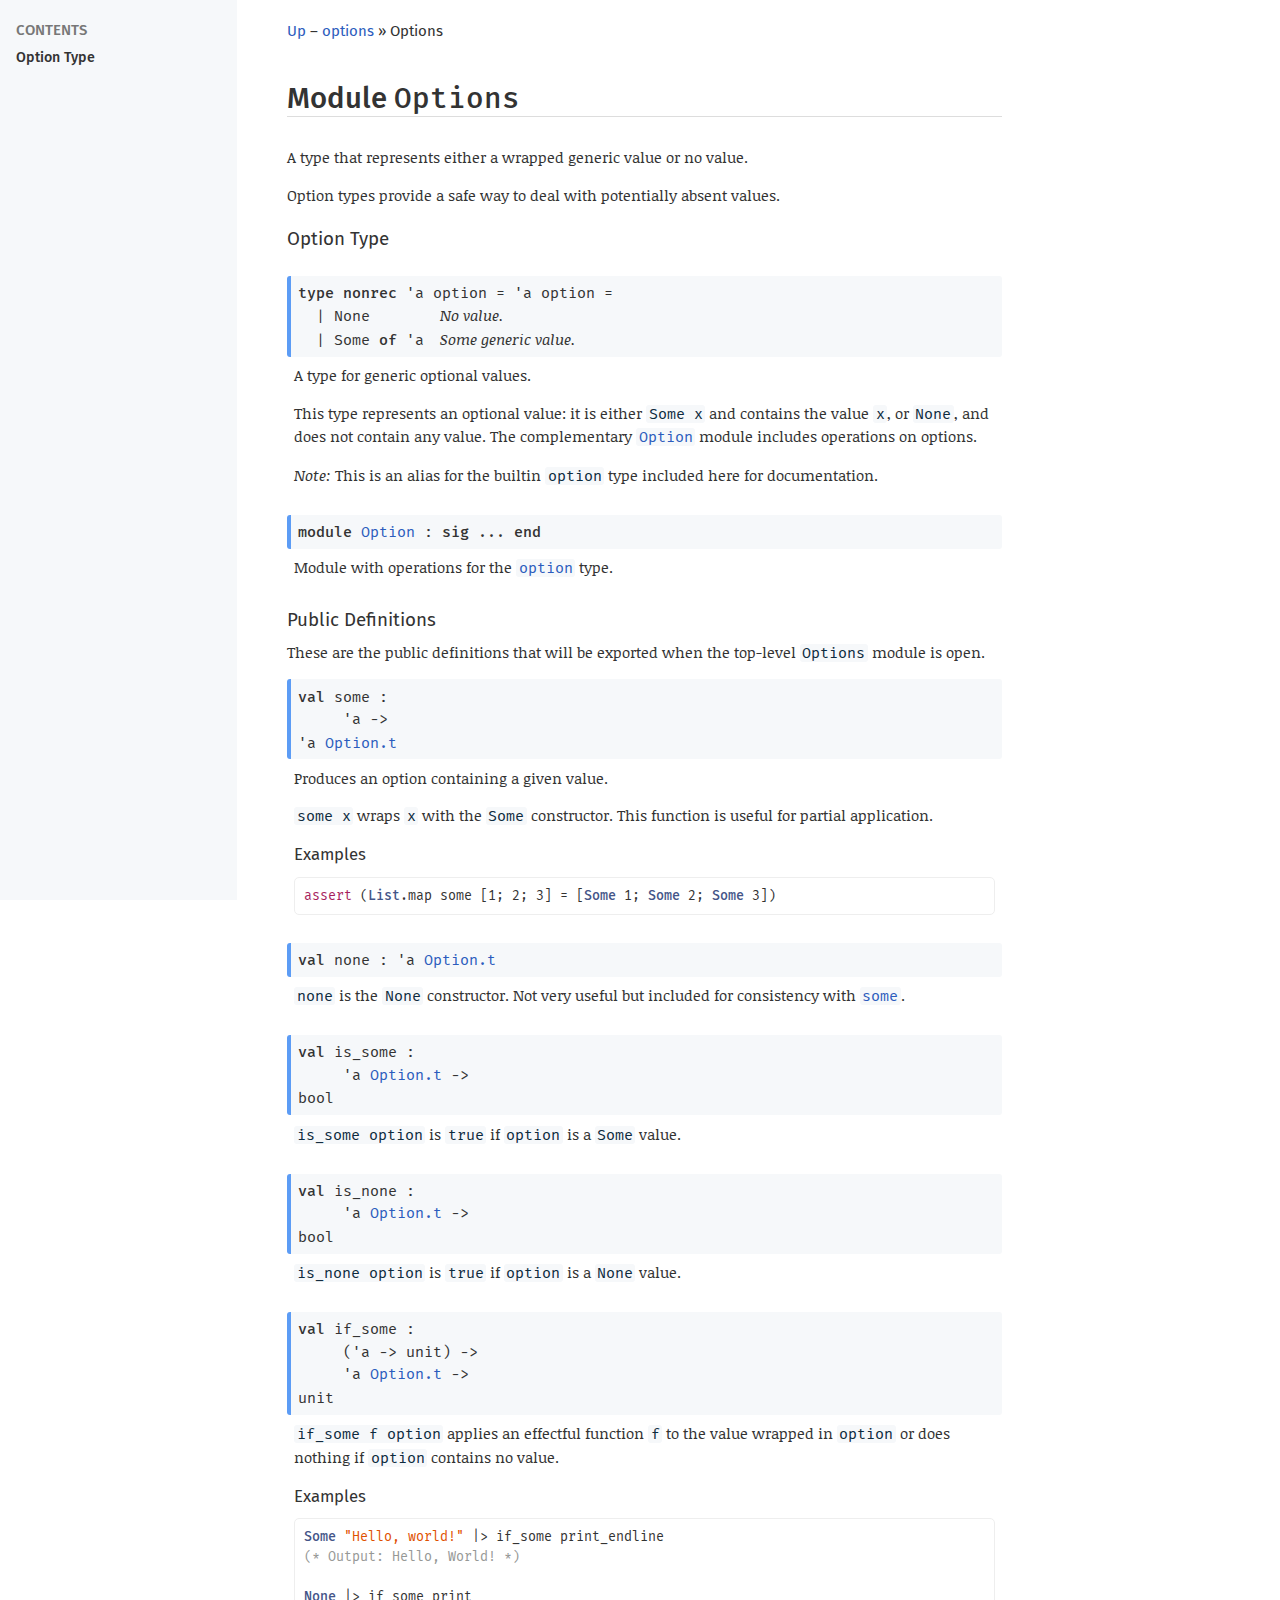
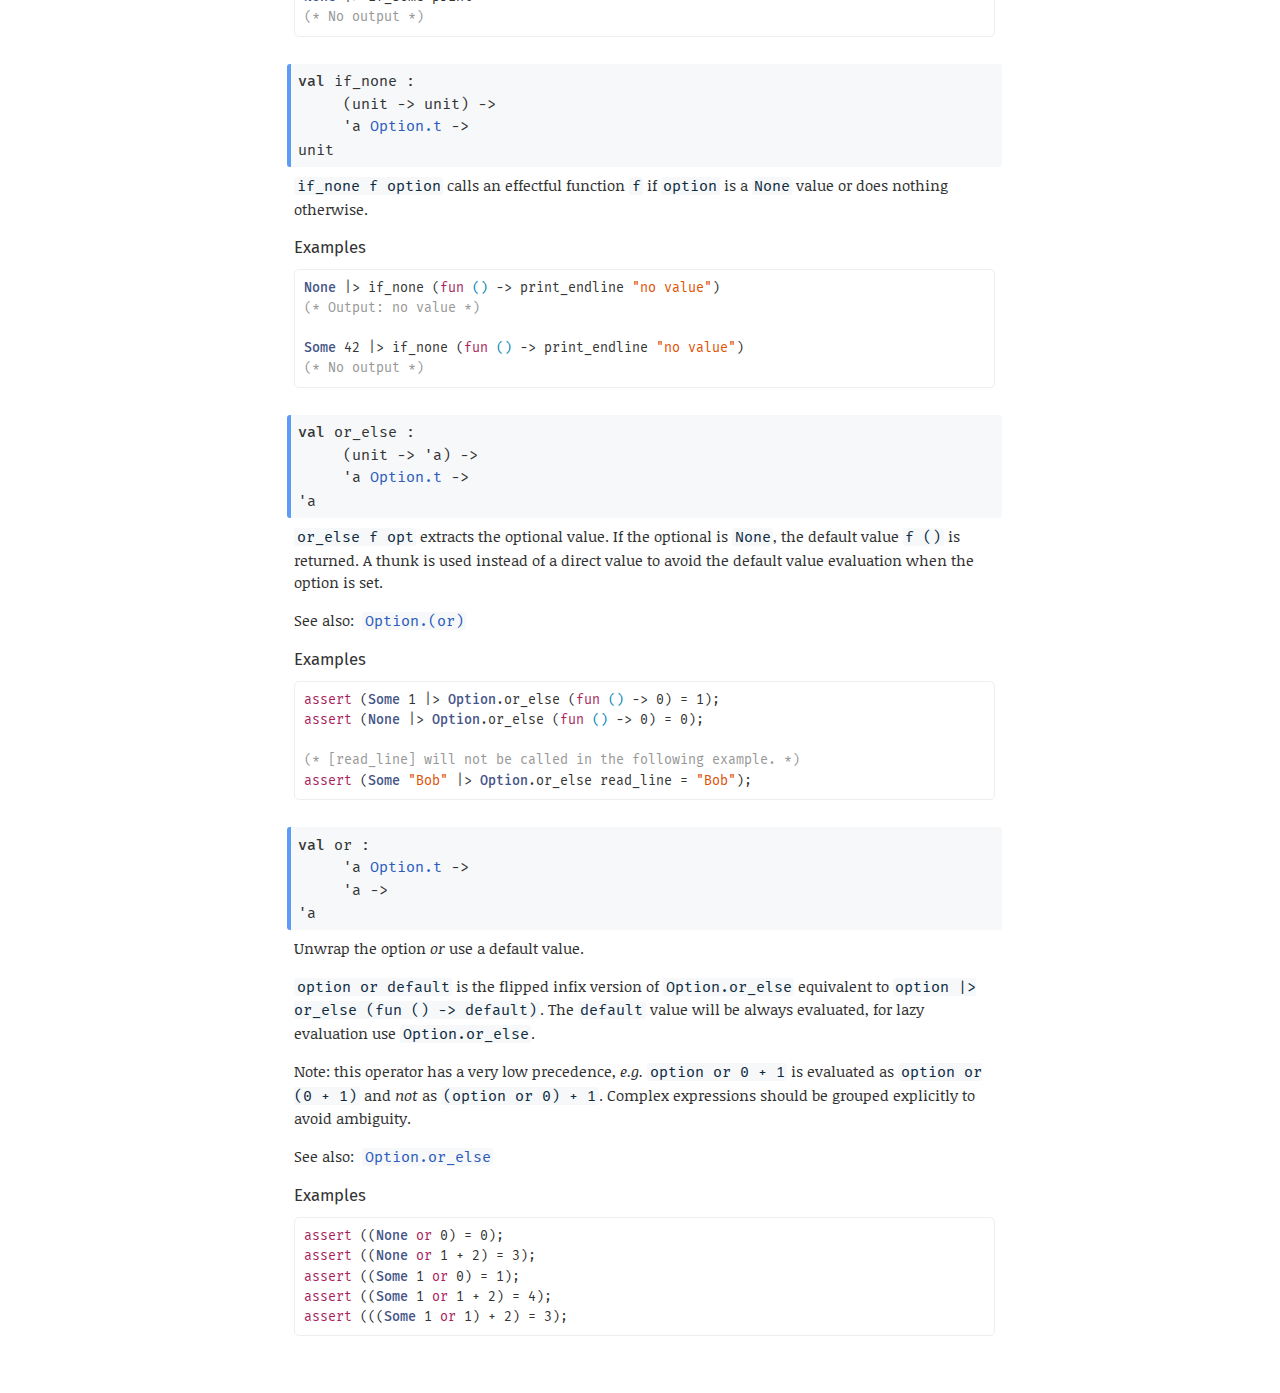
==== docs/options/Options/index.html @ af6ccc2a "Add docs." ====
<!DOCTYPE html>
<html xmlns="http://www.w3.org/1999/xhtml"><head><title>Options (options.Options)</title><link rel="stylesheet" href="../../odoc.css"/><meta charset="utf-8"/><meta name="generator" content="odoc %%VERSION%%"/><meta name="viewport" content="width=device-width,initial-scale=1.0"/><script src="../../highlight.pack.js"></script><script>hljs.initHighlightingOnLoad();</script></head><body><div class="content"><header><nav><a href="../index.html">Up</a> – <a href="../index.html">options</a> &#x00BB; Options</nav><h1>Module <code>Options</code></h1><nav class="toc"><ul><li><a href="#option_type">Option Type</a></li></ul></nav></header><aside><p>A type that represents either a wrapped generic value or no value.</p><p>Option types provide a safe way to deal with potentially absent values.</p></aside><section><header><h3 id="option_type"><a href="#option_type" class="anchor"></a>Option Type</h3></header><dl><dt class="spec type" id="type-option"><a href="#type-option" class="anchor"></a><code><span class="keyword">type</span> <span class="keyword">nonrec</span> <span>'a option</span></code><code> = <span><span class="type-var">'a</span> option</span></code><code> = </code><table class="variant"><tr id="type-option.None" class="anchored"><td class="def constructor"><a href="#type-option.None" class="anchor"></a><code>| </code><code><span class="constructor">None</span></code></td><td class="doc"><p>No value.</p></td></tr><tr id="type-option.Some" class="anchored"><td class="def constructor"><a href="#type-option.Some" class="anchor"></a><code>| </code><code><span class="constructor">Some</span> <span class="keyword">of</span> <span class="type-var">'a</span></code></td><td class="doc"><p>Some generic value.</p></td></tr></table></dt><dd><p>A type for generic optional values.</p><p>This type represents an optional value: it is either <code>Some x</code> and contains the value <code>x</code>, or <code>None</code>, and does not contain any value. The complementary <a href="Option/index.html"><code>Option</code></a> module includes operations on options.</p><p><em>Note:</em> This is an alias for the builtin <code>option</code> type included here for documentation.</p></dd></dl><dl><dt class="spec module" id="module-Option"><a href="#module-Option" class="anchor"></a><code><span class="keyword">module</span> <a href="Option/index.html">Option</a> : <span class="keyword">sig</span> ... <span class="keyword">end</span></code></dt><dd><p>Module with operations for the <a href="index.html#type-option"><code>option</code></a> type.</p></dd></dl><div><div class="spec include"><div class="doc"><h3 id="public_exports"><a href="#public_exports" class="anchor"></a>Public Definitions</h3><p>These are the public definitions that will be exported when the top-level <code>Options</code> module is open.</p><dl><dt class="spec value" id="val-some"><a href="#val-some" class="anchor"></a><code><span class="keyword">val</span> some : <span class="arg"><span class="type-var">'a</span> <span>&#45;&gt;</span> </span><span><span class="type-var">'a</span> <a href="Option/index.html#type-t">Option.t</a></span></code></dt><dd><p>Produces an option containing a given value.</p><p><code>some x</code> wraps <code>x</code> with the <code>Some</code> constructor. This function is useful for partial application.</p><h4 id="examples"><a href="#examples" class="anchor"></a>Examples</h4><pre><code class="ml">assert (List.map some [1; 2; 3] = [Some 1; Some 2; Some 3])</code></pre></dd></dl><dl><dt class="spec value" id="val-none"><a href="#val-none" class="anchor"></a><code><span class="keyword">val</span> none : <span><span class="type-var">'a</span> <a href="Option/index.html#type-t">Option.t</a></span></code></dt><dd><p><code>none</code> is the <code>None</code> constructor. Not very useful but included for consistency with <a href="index.html#val-some"><code>some</code></a>.</p></dd></dl><dl><dt class="spec value" id="val-is_some"><a href="#val-is_some" class="anchor"></a><code><span class="keyword">val</span> is_some : <span class="arg"><span><span class="type-var">'a</span> <a href="Option/index.html#type-t">Option.t</a></span> <span>&#45;&gt;</span> </span>bool</code></dt><dd><p><code>is_some option</code> is <code>true</code> if <code>option</code> is a <code>Some</code> value.</p></dd></dl><dl><dt class="spec value" id="val-is_none"><a href="#val-is_none" class="anchor"></a><code><span class="keyword">val</span> is_none : <span class="arg"><span><span class="type-var">'a</span> <a href="Option/index.html#type-t">Option.t</a></span> <span>&#45;&gt;</span> </span>bool</code></dt><dd><p><code>is_none option</code> is <code>true</code> if <code>option</code> is a <code>None</code> value.</p></dd></dl><dl><dt class="spec value" id="val-if_some"><a href="#val-if_some" class="anchor"></a><code><span class="keyword">val</span> if_some : <span class="arg"><span>(<span class="arg"><span class="type-var">'a</span> <span>&#45;&gt;</span> </span>unit)</span> <span>&#45;&gt;</span> </span><span class="arg"><span><span class="type-var">'a</span> <a href="Option/index.html#type-t">Option.t</a></span> <span>&#45;&gt;</span> </span>unit</code></dt><dd><p><code>if_some f option</code> applies an effectful function <code>f</code> to the value wrapped in <code>option</code> or does nothing if <code>option</code> contains no value.</p><h4 id="examples"><a href="#examples" class="anchor"></a>Examples</h4><pre><code class="ml">Some &quot;Hello, world!&quot; |&gt; if_some print_endline
(* Output: Hello, World! *)

None |&gt; if_some print
(* No output *)</code></pre></dd></dl><dl><dt class="spec value" id="val-if_none"><a href="#val-if_none" class="anchor"></a><code><span class="keyword">val</span> if_none : <span class="arg"><span>(<span class="arg">unit <span>&#45;&gt;</span> </span>unit)</span> <span>&#45;&gt;</span> </span><span class="arg"><span><span class="type-var">'a</span> <a href="Option/index.html#type-t">Option.t</a></span> <span>&#45;&gt;</span> </span>unit</code></dt><dd><p><code>if_none f option</code> calls an effectful function <code>f</code> if <code>option</code> is a <code>None</code> value or does nothing otherwise.</p><h4 id="examples"><a href="#examples" class="anchor"></a>Examples</h4><pre><code class="ml">None |&gt; if_none (fun () -&gt; print_endline &quot;no value&quot;)
(* Output: no value *)

Some 42 |&gt; if_none (fun () -&gt; print_endline &quot;no value&quot;)
(* No output *)</code></pre></dd></dl><dl><dt class="spec value" id="val-or_else"><a href="#val-or_else" class="anchor"></a><code><span class="keyword">val</span> or_else : <span class="arg"><span>(<span class="arg">unit <span>&#45;&gt;</span> </span><span class="type-var">'a</span>)</span> <span>&#45;&gt;</span> </span><span class="arg"><span><span class="type-var">'a</span> <a href="Option/index.html#type-t">Option.t</a></span> <span>&#45;&gt;</span> </span><span class="type-var">'a</span></code></dt><dd><p><code>or_else f opt</code> extracts the optional value. If the optional is <code>None</code>, the default value <code>f ()</code> is returned. A thunk is used instead of a direct value to avoid the default value evaluation when the option is set.</p><p><b>See also:</b> <a href="#val-or"><code>Option.(or)</code></a></p><h4 id="examples"><a href="#examples" class="anchor"></a>Examples</h4><pre><code class="ml">assert (Some 1 |&gt; Option.or_else (fun () -&gt; 0) = 1);
assert (None |&gt; Option.or_else (fun () -&gt; 0) = 0);

(* [read_line] will not be called in the following example. *)
assert (Some &quot;Bob&quot; |&gt; Option.or_else read_line = &quot;Bob&quot;);</code></pre></dd></dl><dl><dt class="spec value" id="val-or"><a href="#val-or" class="anchor"></a><code><span class="keyword">val</span> or : <span class="arg"><span><span class="type-var">'a</span> <a href="Option/index.html#type-t">Option.t</a></span> <span>&#45;&gt;</span> </span><span class="arg"><span class="type-var">'a</span> <span>&#45;&gt;</span> </span><span class="type-var">'a</span></code></dt><dd><p>Unwrap the option <i>or</i> use a default value.</p><p><code>option or default</code> is the flipped infix version of <code>Option.or_else</code> equivalent to <code>option |&gt; or_else (fun () -&gt; default)</code>. The <code>default</code> value will be always evaluated, for lazy evaluation use <code>Option.or_else</code>.</p><p><b>Note:</b> this operator has a very low precedence, <i>e.g.</i> <code>option or 0 + 1</code> is evaluated as <code>option or (0 + 1)</code> and <i>not</i> as <code>(option or 0) + 1</code>. Complex expressions should be grouped explicitly to avoid ambiguity.</p><p><b>See also:</b> <a href="#val-or_else"><code>Option.or_else</code></a></p><h4 id="examples"><a href="#examples" class="anchor"></a>Examples</h4><pre><code class="ml">assert ((None or 0) = 0);
assert ((None or 1 + 2) = 3);
assert ((Some 1 or 0) = 1);
assert ((Some 1 or 1 + 2) = 4);
assert (((Some 1 or 1) + 2) = 3);</code></pre></dd></dl></div></div></div></section></div></body></html>
---- docs/odoc.css ----
@charset "UTF-8";
/* Copyright (c) 2016 The odoc contributors. All rights reserved.
   Distributed under the ISC license, see terms at the end of the file.
   %%NAME%% %%VERSION%% */

/* Fonts */
@import url('https://fonts.googleapis.com/css?family=Fira+Mono:400,500');
@import url('https://fonts.googleapis.com/css?family=Noticia+Text:400,400i,700');
@import url('https://fonts.googleapis.com/css?family=Fira+Sans:400,400i,500,500i,600,600i,700,700i');


/* Reset a few things. */

html, body, div, span, applet, object, iframe, h1, h2, h3, h4, h5, h6, p, blockquote, pre, a, abbr, acronym, address, big, cite, code, del, dfn, em, img, ins, kbd, q, s, samp, small, strike, strong, sub, sup, tt, var, b, u, i, center, dl, dt, dd, ol, ul, li, fieldset, form, label, legend, table, caption, tbody, tfoot, thead, tr, th, td, article, aside, canvas, details, embed, figure, figcaption, footer, header, hgroup, menu, nav, output, ruby, section, summary, time, mark, audio, video {
  margin: 0;
  padding: 0;
  border: 0;
  font-size: inherit;
  font: inherit;
  line-height: inherit;
  vertical-align: baseline;
  text-align: inherit;
  color: inherit;
  background: transparent;
}

table {
  border-collapse: collapse;
  border-spacing: 0;
}

*, *:before, *:after {
  box-sizing: border-box;
}

html {
  font-size: 15px;
}

body {
  font-family: "Fira Sans", Helvetica, Arial, sans-serif;
  text-align: left;
  color: #333;
  background: #FFFFFF;
}

.content {
  max-width: 90ex;
  margin-left: calc(10vw + 20ex);
  margin-right: 4ex;
  margin-top: 20px;
  margin-bottom: 50px;
  font-family: "Noticia Text", Georgia, serif;
  line-height: 1.5;
}

.content>header {
  margin-bottom: 30px;
}

.content>header nav {
  font-family: "Fira Sans", Helvetica, Arial, sans-serif;
}

/* Basic markup elements */

b, strong {
  font-weight: 500;
}

i, em {
  font-style: italic;
}

sup {
  vertical-align: super;
}

sub {
  vertical-align: sub;
}

sup, sub {
  font-size: 12px;
  line-height: 0;
  margin-left: 0.2ex;
}

pre {
  margin-top: 0.8em;
  margin-bottom: 1.2em;
}

p, ul, ol {
  margin-top: 0.5em;
  margin-bottom: 1em;
}
ul, ol {
  list-style-position: outside
}

ul>li {
  margin-left: 22px;
}

ol>li {
  margin-left: 27.2px;
}

li>*:first-child {
  margin-top: 0
}

/* Text alignements, this should be forbidden. */

.left {
  text-align: left;
}

.right {
  text-align: right;
}

.center {
  text-align: center;
}

/* Links and anchors */

a {
  text-decoration: none;
  color: #2C5CBD;
}

a:hover {
  box-shadow: 0 1px 0 0 #2C5CBD;
}

/* Linked highlight */
*:target {
  background-color: rgba(187,239,253,0.3) !important;
  box-shadow: 0 0px 0 1px rgba(187,239,253,0.8) !important;
  border-radius: 1px;
}

*:hover>a.anchor {
  visibility: visible;
}

a.anchor:before {
  content: "#"
}

a.anchor:hover {
  box-shadow: none;
  text-decoration: none;
  color: #555;
}

a.anchor {
  visibility: hidden;
  position: absolute;
  /* top: 0px; */
  /* margin-left: -3ex; */
  margin-left: -1.3em;
  font-weight: normal;
  font-style: normal;
  padding-right: 0.4em;
  padding-left: 0.4em;
  /* To remain selectable */
  color: #d5d5d5;
}

.spec > a.anchor {
  margin-left: -2.3em;
  padding-right: 0.9em;
}

.xref-unresolved {
  color: #2C5CBD;
}
.xref-unresolved:hover {
  box-shadow: 0 1px 0 0 #CC6666;
}

/* Section and document divisions.
   Until at least 4.03 many of the modules of the stdlib start at .h7,
   we restart the sequence there like h2  */

h1, h2, h3, h4, h5, h6, .h7, .h8, .h9, .h10 {
  font-family: "Fira Sans", Helvetica, Arial, sans-serif;
  font-weight: 400;
  margin: 0.5em 0 0.5em 0;
  padding-top: 0.1em;
  line-height: 1.2;
  overflow-wrap: break-word;
}

h1 {
  font-weight: 500;
  font-size: 2.441em;
  margin-top: 1.214em;
}

h1 {
  font-weight: 500;
  font-size: 1.953em;
  box-shadow: 0 1px 0 0 #ddd;
}

h2 {
  font-size: 1.563em;
}

h3 {
  font-size: 1.25em;
}

small, .font_small {
  font-size: 0.8em;
}

h1 code, h1 tt {
  font-size: inherit;
  font-weight: inherit;
}

h2 code, h2 tt {
  font-size: inherit;
  font-weight: inherit;
}

h3 code, h3 tt {
  font-size: inherit;
  font-weight: inherit;
}

h3 code, h3 tt {
  font-size: inherit;
  font-weight: inherit;
}

h4 {
  font-size: 1.12em;
}


/* Preformatted and code */

tt, code, pre {
  font-family: "Fira Mono", courier;
  font-weight: 400;
}

pre {
  padding: 0.1em;
  border: 1px solid #eee;
  border-radius: 5px;
  overflow-x: auto;
}

p code, li code {
  background-color: #f6f8fa;
  color: #0d2b3e;
  border-radius: 3px;
  padding: 0 0.3ex;
}

p a > code {
  color: #2C5CBD;
}

/* Code blocks (e.g. Examples) */

pre code {
  font-size: 0.893rem;
}

/* Code lexemes */

.keyword {
  font-weight: 500;
}

/* Module member specification */

.spec:not(.include), .spec.include details summary {
  background-color: #f6f8fa;
  border-radius: 3px;
  border-left: 4px solid #5c9cf5;
  border-right: 5px solid transparent;
  padding: 0.35em 0.5em;
}

.spec.include details summary:hover {
  background-color: #ebeff2;
}

dl, div.spec, .doc, aside {
  margin-bottom: 20px;
}

dl > dd {
  padding: 0.5em;
}

dd> :first-child {
  margin-top: 0;
}

dl:last-child, dd> :last-child, aside:last-child, article:last-child {
  margin-bottom: 0;
}

dt+dt {
  margin-top: 15px;
}

section+section, section > header + dl {
  margin-top: 25px;
}

.spec.type .variant {
  margin-left: 2ch;
}
.spec.type .variant p {
  margin: 0;
  font-style: italic;
}
.spec.type .record {
  margin-left: 2ch;
}
.spec.type .record p {
  margin: 0;
  font-style: italic;
}

.spec.value code .label {
  font-style: italic;
  font-weight: 400;
}
.spec.value code {
  text-indent: 3em;
}
.spec code > span.arg {
  display: block;
}


div.def {
  margin-top: 0;
  text-indent: -2ex;
  padding-left: 2ex;
}

div.def+div.doc {
  margin-left: 1ex;
  margin-top: 2.5px
}

div.doc>*:first-child {
  margin-top: 0;
}

/* The elements other than heading should be wrapped in <aside> elements. */
/* heading, body>p, body>ul, body>ol, h3, h4, body>pre { */
/*   margin-bottom: 30px; */
/* } */

/* Collapsible inlined include and module */

.spec.include details {
  position: relative;
}

.spec.include details:after {
  z-index: -100;
  display: block;
  content: " ";
  position: absolute;
  border-radius: 0 1ex 1ex 0;
  right: -20px;
  top: 1px;
  bottom: 1px;
  width: 15px;
  background: rgba(0, 4, 15, 0.05);
  box-shadow: 0 0px 0 1px rgba(204, 204, 204, 0.53);
}

.spec.include details summary {
  position: relative;
  margin-bottom: 20px;
  cursor: pointer;
  outline: none;
}

/* FIXME: Does not work in Firefox. */
details summary::-webkit-details-marker {
  color: #888;
  transform: scaleX(-1);
  position: absolute;
  top: calc(50% - 5px);
  height: 11px;
  right: -29px;
}

/* Records and variants FIXME */

div.def table {
  text-indent: 0em;
  padding: 0;
  margin-left: -2ex;
}

td.def {
  padding-right: 2ex
}

.record td.def {
  padding-left: 2ex;
}

td.doc *:first-child {
  margin-top: 0em
}

/* @ tags */

ul.at-tag {
  list-style-type: none;
  margin-left: 0;
  padding: 0;
}

ul.at-tag li {
  margin-left: 0;
  padding: 0;
}

ul.at-tag li p:first-child {
  margin-top: 0
}

/* FIXME remove */

span.at-tag {
  font-weight: bold
}

.at-tag.deprecated {
  font-weight: normal;
  color: crimson
}

.at-tag.raise {
  font-weight: bold;
}

/* FIXME random other things to review. */

.heading {
  margin-top: 10px;
  border-bottom: solid;
  border-width: 1px;
  border-color: #DDD;
  text-align: right;
  font-weight: normal;
  font-style: italic;
}

.heading+.sig {
  margin-top: -20px;
}

.heading+.parameters {
  margin-top: -20px;
}

/* Odig package index */

.by-name ol, .by-tag ol, .errors ol {
  list-style-type: none;
  margin-left: 0;
}

.by-name ol ol, .by-tag ol ol {
  margin-top: 0;
  margin-bottom: 0
}

.by-name li, .by-tag li, .errors li {
  margin-left: 0;
}

.by-name .version {
  font-size: 10px;
  color: #AAA
}

.by-name nav {
  margin-bottom: 10px
}

.by-name nav a {
  text-transform: uppercase;
  font-size: 18px;
  margin-right: 1ex;
  color: #222;
  display: inline-block;
}

.by-tag nav a {
  margin-right: 1ex;
  color: #222;
  display: inline-block;
}

.by-tag>ol>li {
  margin-top: 10px;
}

.by-tag>ol>li>span, .by-tag>ol>li>ol, .by-tag>ol>li>ol>li {
  display: inline-block;
  margin-right: 1ex;
}

/* Odig package page */

.package nav {
  display: inline;
  font-size: 14px;
  font-weight: normal;
}

.package .version {
  font-size: 14px;
}

h1+.modules, h1+.sel {
  margin-top: 10px
}

.sel {
  font-weight: normal;
  font-style: italic;
  font-size: 14px;
  margin-top: 20px;
}

.sel+.modules {
  margin-top: 10px;
  margin-bottom: 20px;
  margin-left: 1ex;
}

.modules {
  margin: 0;
}

.modules .module {
  min-width: 8ex;
  padding-right: 2ex
}

.package.info {
  margin: 0;
}

.package.info td:first-child {
  font-style: italic;
  padding-right: 2ex;
}

.package.info ul {
  list-style-type: none;
  display: inline;
  margin: 0;
}

.package.info li {
  display: inline-block;
  margin: 0;
  margin-right: 1ex;
}

#info-authors li, #info-maintainers li {
  display: block;
}

/* Sidebar and TOC */

.toc:before {
  display: block;
  content: "Contents";
  text-transform: uppercase;
  font-size: 1em;
  margin: 1.414em 0 0.5em;
  font-weight: 500;
  color: #777;
  line-height: 1.2;
}

.toc {
  position: fixed;
  top: 0px;
  bottom: 0px;
  left: 0px;
  max-width: 30ex;
  min-width: 26ex;
  width: 20%;
  background: #f6f8fa;
  overflow: auto;
  color: #1F2D3D;
  padding-left: 2ex;
  padding-right: 2ex;
}

.toc ul li a {
  font-family: "Fira Sans", sans-serif;
  font-size: 0.95em;
  color: #333;
  font-weight: 400;
  line-height: 1.6em;
  display: block;
}

.toc ul li a:hover {
  box-shadow: none;
  text-decoration: underline;
}

/* First level titles */

.toc>ul>li>a {
  font-weight: 500;
}

.toc li ul {
  margin: 0px;
}

.toc ul {
  list-style-type: none;
}

.toc ul li {
  margin: 0;
}
.toc>ul>li {
  margin-bottom: 0.3em;
}

.toc ul li li {
  border-left: 1px solid #ccc;
  margin-left: 5px;
  padding-left: 12px;
}

/* Mobile adjustements. */

@media only screen and (max-width: 95ex) {
  .content {
    margin: auto;
    padding: 2.0em;
  }
  .toc {
    position: static;
    width: auto;
    min-width: unset;
    max-width: unset;
    border: none;
    padding: 0.2em 1em;
    border-radius: 5px;
  }
}

/* Print adjustements. */

@media print {
  body {
    color: black;
    background: white;
  }
  body nav:first-child {
    visibility: hidden;
  }
}

/* Syntax highlighting (based on github-gist) */

.hljs {
  display: block;
  background: white;
  padding: 0.5em;
  color: #333333;
  overflow-x: auto;
}

.hljs-comment,
.hljs-meta {
  color: #969896;
}

.hljs-string,
.hljs-variable,
.hljs-template-variable,
.hljs-strong,
.hljs-emphasis,
.hljs-quote {
  color: #df5000;
}

.hljs-keyword,
.hljs-selector-tag {
  color: #a71d5d;
}

.hljs-type,
.hljs-class .hljs-title {
  color: #458;
  font-weight: 500;
}

.hljs-literal,
.hljs-symbol,
.hljs-bullet,
.hljs-attribute {
  color: #0086b3;
}

.hljs-section,
.hljs-name {
  color: #63a35c;
}

.hljs-tag {
  color: #333333;
}

.hljs-attr,
.hljs-selector-id,
.hljs-selector-class,
.hljs-selector-attr,
.hljs-selector-pseudo {
  color: #795da3;
}

.hljs-addition {
  color: #55a532;
  background-color: #eaffea;
}

.hljs-deletion {
  color: #bd2c00;
  background-color: #ffecec;
}

.hljs-link {
  text-decoration: underline;
}

/*---------------------------------------------------------------------------
   Copyright (c) 2016 The odoc contributors

   Permission to use, copy, modify, and/or distribute this software for any
   purpose with or without fee is hereby granted, provided that the above
   copyright notice and this permission notice appear in all copies.

   THE SOFTWARE IS PROVIDED "AS IS" AND THE AUTHOR DISCLAIMS ALL WARRANTIES
   WITH REGARD TO THIS SOFTWARE INCLUDING ALL IMPLIED WARRANTIES OF
   MERCHANTABILITY AND FITNESS. IN NO EVENT SHALL THE AUTHOR BE LIABLE FOR
   ANY SPECIAL, DIRECT, INDIRECT, OR CONSEQUENTIAL DAMAGES OR ANY DAMAGES
   WHATSOEVER RESULTING FROM LOSS OF USE, DATA OR PROFITS, WHETHER IN AN
   ACTION OF CONTRACT, NEGLIGENCE OR OTHER TORTIOUS ACTION, ARISING OUT OF
   OR IN CONNECTION WITH THE USE OR PERFORMANCE OF THIS SOFTWARE.
  ---------------------------------------------------------------------------*/
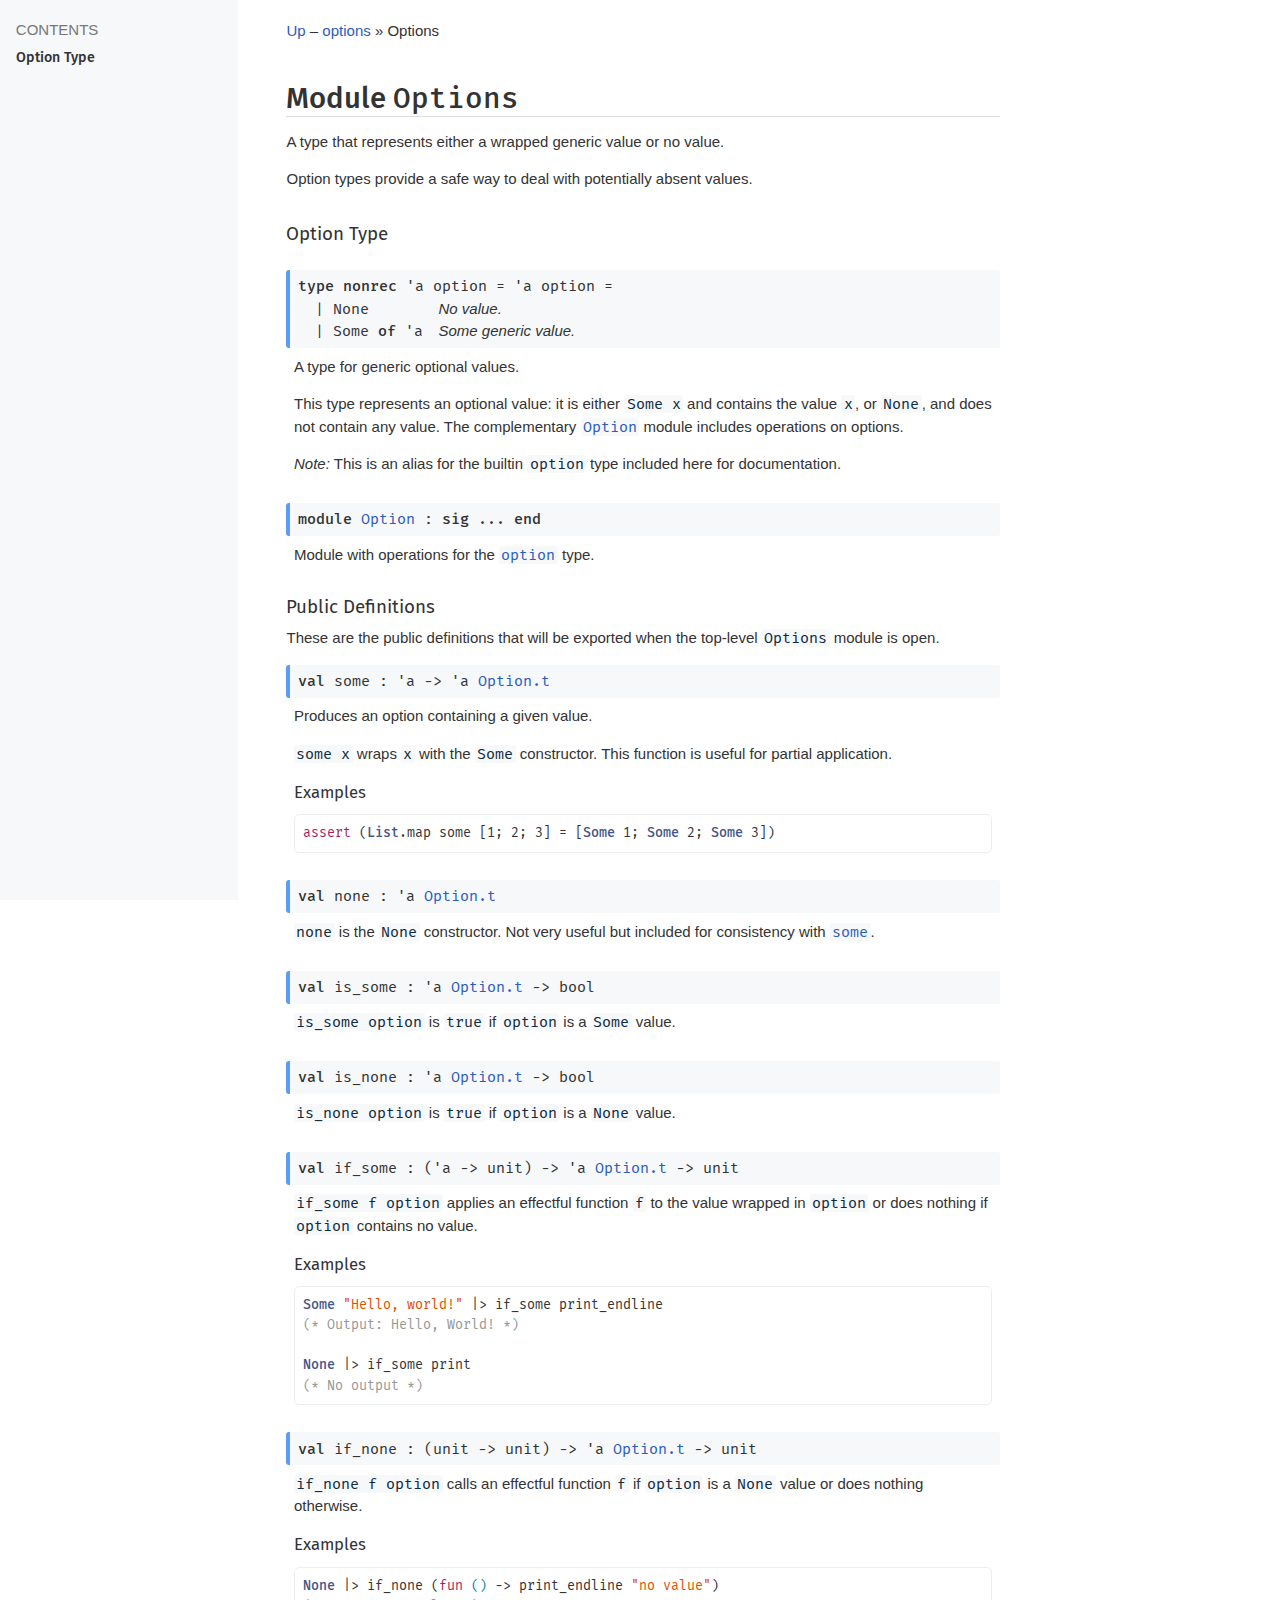
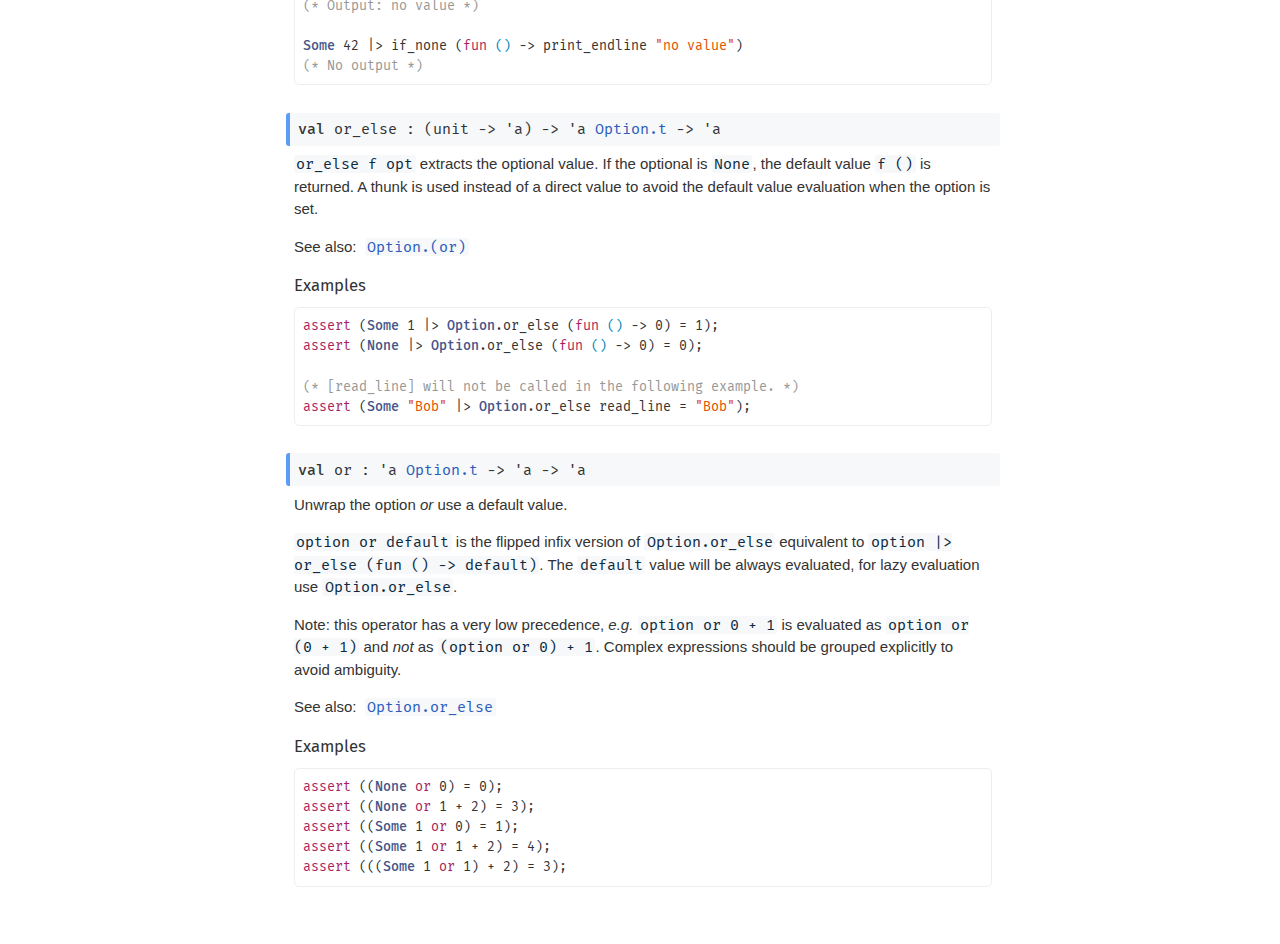
==== commit 4fdded05: "Doc fixes." ====
--- a/docs/options/Options/index.html
+++ b/docs/options/Options/index.html
@@ -1,5 +1,5 @@
 <!DOCTYPE html>
-<html xmlns="http://www.w3.org/1999/xhtml"><head><title>Options (options.Options)</title><link rel="stylesheet" href="../../odoc.css"/><meta charset="utf-8"/><meta name="generator" content="odoc %%VERSION%%"/><meta name="viewport" content="width=device-width,initial-scale=1.0"/><script src="../../highlight.pack.js"></script><script>hljs.initHighlightingOnLoad();</script></head><body><div class="content"><header><nav><a href="../index.html">Up</a> – <a href="../index.html">options</a> &#x00BB; Options</nav><h1>Module <code>Options</code></h1><nav class="toc"><ul><li><a href="#option_type">Option Type</a></li></ul></nav></header><aside><p>A type that represents either a wrapped generic value or no value.</p><p>Option types provide a safe way to deal with potentially absent values.</p></aside><section><header><h3 id="option_type"><a href="#option_type" class="anchor"></a>Option Type</h3></header><dl><dt class="spec type" id="type-option"><a href="#type-option" class="anchor"></a><code><span class="keyword">type</span> <span class="keyword">nonrec</span> <span>'a option</span></code><code> = <span><span class="type-var">'a</span> option</span></code><code> = </code><table class="variant"><tr id="type-option.None" class="anchored"><td class="def constructor"><a href="#type-option.None" class="anchor"></a><code>| </code><code><span class="constructor">None</span></code></td><td class="doc"><p>No value.</p></td></tr><tr id="type-option.Some" class="anchored"><td class="def constructor"><a href="#type-option.Some" class="anchor"></a><code>| </code><code><span class="constructor">Some</span> <span class="keyword">of</span> <span class="type-var">'a</span></code></td><td class="doc"><p>Some generic value.</p></td></tr></table></dt><dd><p>A type for generic optional values.</p><p>This type represents an optional value: it is either <code>Some x</code> and contains the value <code>x</code>, or <code>None</code>, and does not contain any value. The complementary <a href="Option/index.html"><code>Option</code></a> module includes operations on options.</p><p><em>Note:</em> This is an alias for the builtin <code>option</code> type included here for documentation.</p></dd></dl><dl><dt class="spec module" id="module-Option"><a href="#module-Option" class="anchor"></a><code><span class="keyword">module</span> <a href="Option/index.html">Option</a> : <span class="keyword">sig</span> ... <span class="keyword">end</span></code></dt><dd><p>Module with operations for the <a href="index.html#type-option"><code>option</code></a> type.</p></dd></dl><div><div class="spec include"><div class="doc"><h3 id="public_exports"><a href="#public_exports" class="anchor"></a>Public Definitions</h3><p>These are the public definitions that will be exported when the top-level <code>Options</code> module is open.</p><dl><dt class="spec value" id="val-some"><a href="#val-some" class="anchor"></a><code><span class="keyword">val</span> some : <span class="arg"><span class="type-var">'a</span> <span>&#45;&gt;</span> </span><span><span class="type-var">'a</span> <a href="Option/index.html#type-t">Option.t</a></span></code></dt><dd><p>Produces an option containing a given value.</p><p><code>some x</code> wraps <code>x</code> with the <code>Some</code> constructor. This function is useful for partial application.</p><h4 id="examples"><a href="#examples" class="anchor"></a>Examples</h4><pre><code class="ml">assert (List.map some [1; 2; 3] = [Some 1; Some 2; Some 3])</code></pre></dd></dl><dl><dt class="spec value" id="val-none"><a href="#val-none" class="anchor"></a><code><span class="keyword">val</span> none : <span><span class="type-var">'a</span> <a href="Option/index.html#type-t">Option.t</a></span></code></dt><dd><p><code>none</code> is the <code>None</code> constructor. Not very useful but included for consistency with <a href="index.html#val-some"><code>some</code></a>.</p></dd></dl><dl><dt class="spec value" id="val-is_some"><a href="#val-is_some" class="anchor"></a><code><span class="keyword">val</span> is_some : <span class="arg"><span><span class="type-var">'a</span> <a href="Option/index.html#type-t">Option.t</a></span> <span>&#45;&gt;</span> </span>bool</code></dt><dd><p><code>is_some option</code> is <code>true</code> if <code>option</code> is a <code>Some</code> value.</p></dd></dl><dl><dt class="spec value" id="val-is_none"><a href="#val-is_none" class="anchor"></a><code><span class="keyword">val</span> is_none : <span class="arg"><span><span class="type-var">'a</span> <a href="Option/index.html#type-t">Option.t</a></span> <span>&#45;&gt;</span> </span>bool</code></dt><dd><p><code>is_none option</code> is <code>true</code> if <code>option</code> is a <code>None</code> value.</p></dd></dl><dl><dt class="spec value" id="val-if_some"><a href="#val-if_some" class="anchor"></a><code><span class="keyword">val</span> if_some : <span class="arg"><span>(<span class="arg"><span class="type-var">'a</span> <span>&#45;&gt;</span> </span>unit)</span> <span>&#45;&gt;</span> </span><span class="arg"><span><span class="type-var">'a</span> <a href="Option/index.html#type-t">Option.t</a></span> <span>&#45;&gt;</span> </span>unit</code></dt><dd><p><code>if_some f option</code> applies an effectful function <code>f</code> to the value wrapped in <code>option</code> or does nothing if <code>option</code> contains no value.</p><h4 id="examples"><a href="#examples" class="anchor"></a>Examples</h4><pre><code class="ml">Some &quot;Hello, world!&quot; |&gt; if_some print_endline
+<html xmlns="http://www.w3.org/1999/xhtml"><head><title>Options (options.Options)</title><link rel="stylesheet" href="../../odoc.css"/><meta charset="utf-8"/><meta name="generator" content="odoc %%VERSION%%"/><meta name="viewport" content="width=device-width,initial-scale=1.0"/><script src="../../highlight.pack.js"></script><script>hljs.initHighlightingOnLoad();</script></head><body><div class="content"><header><nav><a href="../index.html">Up</a> – <a href="../index.html">options</a> &#x00BB; Options</nav><h1>Module <code>Options</code></h1><p>A type that represents either a wrapped generic value or no value.</p><p>Option types provide a safe way to deal with potentially absent values.</p><nav class="toc"><ul><li><a href="#option_type">Option Type</a></li></ul></nav></header><section><header><h3 id="option_type"><a href="#option_type" class="anchor"></a>Option Type</h3></header><dl><dt class="spec type" id="type-option"><a href="#type-option" class="anchor"></a><code><span class="keyword">type</span> <span class="keyword">nonrec</span> <span>'a option</span></code><code> = <span><span class="type-var">'a</span> option</span></code><code> = </code><table class="variant"><tr id="type-option.None" class="anchored"><td class="def constructor"><a href="#type-option.None" class="anchor"></a><code>| </code><code><span class="constructor">None</span></code></td><td class="doc"><p>No value.</p></td></tr><tr id="type-option.Some" class="anchored"><td class="def constructor"><a href="#type-option.Some" class="anchor"></a><code>| </code><code><span class="constructor">Some</span> <span class="keyword">of</span> <span class="type-var">'a</span></code></td><td class="doc"><p>Some generic value.</p></td></tr></table></dt><dd><p>A type for generic optional values.</p><p>This type represents an optional value: it is either <code>Some x</code> and contains the value <code>x</code>, or <code>None</code>, and does not contain any value. The complementary <a href="Option/index.html"><code>Option</code></a> module includes operations on options.</p><p><em>Note:</em> This is an alias for the builtin <code>option</code> type included here for documentation.</p></dd></dl><dl><dt class="spec module" id="module-Option"><a href="#module-Option" class="anchor"></a><code><span class="keyword">module</span> <a href="Option/index.html">Option</a> : <span class="keyword">sig</span> ... <span class="keyword">end</span></code></dt><dd><p>Module with operations for the <a href="index.html#type-option"><code>option</code></a> type.</p></dd></dl><div><div class="spec include"><div class="doc"><h3 id="public_exports"><a href="#public_exports" class="anchor"></a>Public Definitions</h3><p>These are the public definitions that will be exported when the top-level <code>Options</code> module is open.</p><dl><dt class="spec value" id="val-some"><a href="#val-some" class="anchor"></a><code><span class="keyword">val</span> some : <span class="arg"><span class="type-var">'a</span> <span>&#45;&gt;</span> </span><span><span class="type-var">'a</span> <a href="Option/index.html#type-t">Option.t</a></span></code></dt><dd><p>Produces an option containing a given value.</p><p><code>some x</code> wraps <code>x</code> with the <code>Some</code> constructor. This function is useful for partial application.</p><h4 id="examples"><a href="#examples" class="anchor"></a>Examples</h4><pre><code class="ml">assert (List.map some [1; 2; 3] = [Some 1; Some 2; Some 3])</code></pre></dd></dl><dl><dt class="spec value" id="val-none"><a href="#val-none" class="anchor"></a><code><span class="keyword">val</span> none : <span><span class="type-var">'a</span> <a href="Option/index.html#type-t">Option.t</a></span></code></dt><dd><p><code>none</code> is the <code>None</code> constructor. Not very useful but included for consistency with <a href="index.html#val-some"><code>some</code></a>.</p></dd></dl><dl><dt class="spec value" id="val-is_some"><a href="#val-is_some" class="anchor"></a><code><span class="keyword">val</span> is_some : <span class="arg"><span><span class="type-var">'a</span> <a href="Option/index.html#type-t">Option.t</a></span> <span>&#45;&gt;</span> </span>bool</code></dt><dd><p><code>is_some option</code> is <code>true</code> if <code>option</code> is a <code>Some</code> value.</p></dd></dl><dl><dt class="spec value" id="val-is_none"><a href="#val-is_none" class="anchor"></a><code><span class="keyword">val</span> is_none : <span class="arg"><span><span class="type-var">'a</span> <a href="Option/index.html#type-t">Option.t</a></span> <span>&#45;&gt;</span> </span>bool</code></dt><dd><p><code>is_none option</code> is <code>true</code> if <code>option</code> is a <code>None</code> value.</p></dd></dl><dl><dt class="spec value" id="val-if_some"><a href="#val-if_some" class="anchor"></a><code><span class="keyword">val</span> if_some : <span class="arg"><span>(<span class="arg"><span class="type-var">'a</span> <span>&#45;&gt;</span> </span>unit)</span> <span>&#45;&gt;</span> </span><span class="arg"><span><span class="type-var">'a</span> <a href="Option/index.html#type-t">Option.t</a></span> <span>&#45;&gt;</span> </span>unit</code></dt><dd><p><code>if_some f option</code> applies an effectful function <code>f</code> to the value wrapped in <code>option</code> or does nothing if <code>option</code> contains no value.</p><h4 id="examples"><a href="#examples" class="anchor"></a>Examples</h4><pre><code class="ml">Some &quot;Hello, world!&quot; |&gt; if_some print_endline
 (* Output: Hello, World! *)
 
 None |&gt; if_some print
--- a/docs/odoc.css
+++ b/docs/odoc.css
@@ -38,10 +38,9 @@
 }
 
 body {
-  font-family: "Fira Sans", Helvetica, Arial, sans-serif;
+	font-family: -apple-system,BlinkMacSystemFont,Segoe UI,Helvetica,Arial,sans-serif,Apple Color Emoji,Segoe UI Emoji,Segoe UI Symbol;
   text-align: left;
   color: #333;
-  background: #FFFFFF;
 }
 
 .content {
@@ -50,16 +49,11 @@
   margin-right: 4ex;
   margin-top: 20px;
   margin-bottom: 50px;
-  font-family: "Noticia Text", Georgia, serif;
   line-height: 1.5;
 }
 
 .content>header {
   margin-bottom: 30px;
-}
-
-.content>header nav {
-  font-family: "Fira Sans", Helvetica, Arial, sans-serif;
 }
 
 /* Basic markup elements */
@@ -133,7 +127,7 @@
 }
 
 a:hover {
-  box-shadow: 0 1px 0 0 #2C5CBD;
+  text-decoration: underline;
 }
 
 /* Linked highlight */
@@ -334,18 +328,20 @@
   margin: 0;
   font-style: italic;
 }
-
+.spec.value code {
+  display: inline-block;
+}
 .spec.value code .label {
   font-style: italic;
-  font-weight: 400;
-}
-.spec.value code {
-  text-indent: 3em;
-}
-.spec code > span.arg {
+  font-weight: 500;
+}
+
+.arg:nth-child(2):nth-last-child(n + 5),
+.arg:nth-child(2):nth-last-child(n + 5) ~ .arg,
+.arg:nth-child(2):nth-last-child(n + 5) ~ span:last-child {
   display: block;
-}
-
+  margin-left: 1.2em;
+}
 
 div.def {
   margin-top: 0;
